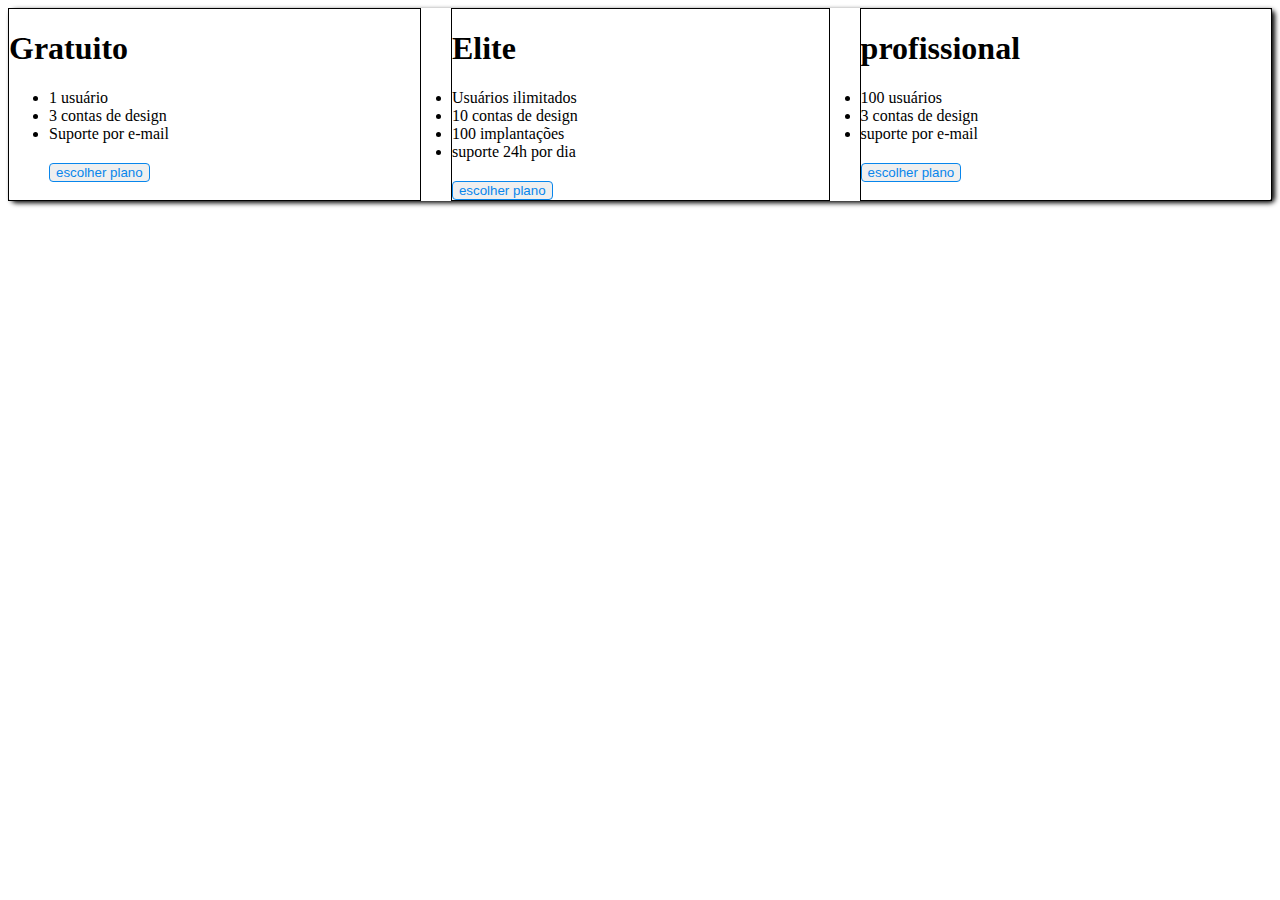
==== Cards/index.html @ 439ae860 "start commit" ====
<!DOCTYPE html>
<html lang="en">
<head>
    <meta charset="UTF-8">
    <meta name="viewport" content="width=device-width, initial-scale=1.0">
    <title>cards</title>
    <link  rel="stylesheet" href="css/style.css">
</head>
<body>
<header class="container">
    <div class="card">
        <h1>Gratuito</h1>
        
        <ul>
            <li> 1 usuário</li>

            <li>3 contas de design</li>

            <li>Suporte por e-mail</li>

            <input  class="button" type="button" value="escolher plano"> 


        </ul>
    </div>

    <div class="card">
        <h1>Elite</h1>

        <li>Usuários ilimitados</li>

        <li>10 contas de design</li>

        <li>100 implantações</li>

        <li>suporte 24h por dia</li>

        <input  class="button" type="button" value="escolher plano"> 
    </div>


    <div class="card">
        <h1>profissional</h1>

        <li>100 usuários</li>

        <li>3 contas de design</li>

        <li>suporte por e-mail</li>
        
        <input  class="button" type="button" value="escolher plano"> 
    </div>


   
    

</header>

    
</body>
</html>
---- Cards/css/style.css ----
.container{
    display: grid;
    grid-template-columns: auto auto auto;
    margin: auto;
    height: auto;
    gap: 30px;
    border-radius: 5px;
    box-shadow: 3px 2px 5px black;

   
    
}
.card{
    display: block;
    border: 1px solid black;
    justify-content: center;
    
}
.button:hover{
   
    display: flex;
    justify-content: center;
    cursor: pointer ;
}
.button{
    display: flex;
    justify-content: center;
    margin-top: 20px;
    width: 150;
    height: auto;
    color: rgb(8, 134, 236);
    border: 1px solid rgb(8, 134, 236);
    border-radius:  4px;
}
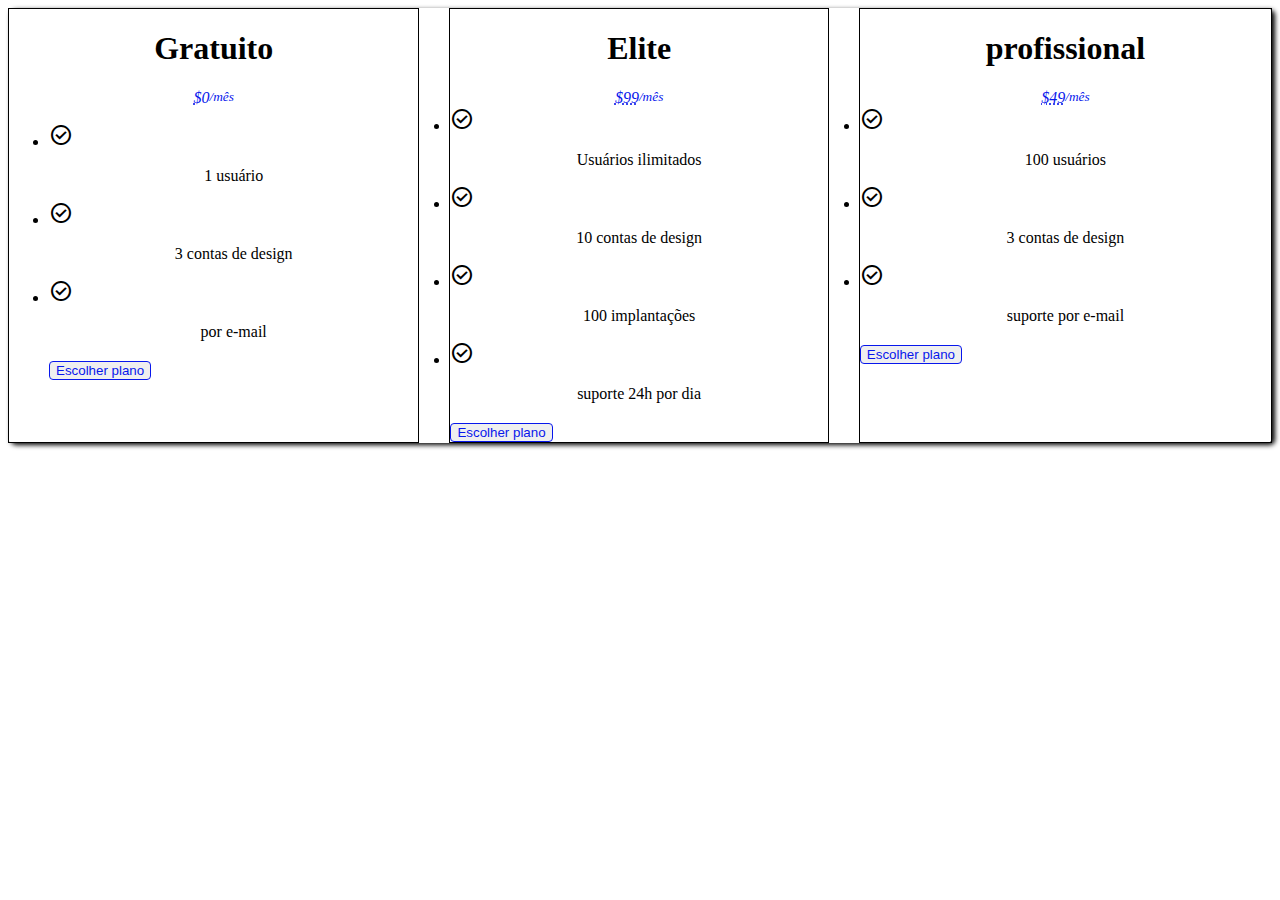
==== commit 2c5f5128: "cards HTML+CSS" ====
--- a/Cards/index.html
+++ b/Cards/index.html
@@ -5,20 +5,41 @@
     <meta name="viewport" content="width=device-width, initial-scale=1.0">
     <title>cards</title>
     <link  rel="stylesheet" href="css/style.css">
+    <link rel="stylesheet" href="https://fonts.googleapis.com/css2?family=Material+Symbols+Outlined:opsz,wght,FILL,GRAD@20..48,100..700,0..1,-50..200&icon_names=check_circle" />
+    <style>
+        @import url('https://fonts.googleapis.com/css2?family=Poppins:ital,wght@0,100;0,200;0,300;0,400;0,500;0,600;0,700;0,800;0,900;1,100;1,200;1,300;1,400;1,500;1,600;1,700;1,800;1,900&display=swap');
+        </style>
 </head>
 <body>
 <header class="container">
     <div class="card">
         <h1>Gratuito</h1>
-        
+
+        <var><abbr title="Real Brasileiro">&dollar;</abbr>0<small>/mês</small></var>        
         <ul>
-            <li> 1 usuário</li>
+            <li> 
+                 <i class="material-symbols-outlined">
+                    check_circle
+                </i> 
+                <p>1 usuário</p>
+            </li>
 
-            <li>3 contas de design</li>
+            <li>
+               
+                <i class="material-symbols-outlined">
+                    check_circle
+                </i> 
+                <P>  3 contas de design </P>
+            </li>
 
-            <li>Suporte por e-mail</li>
+            <li>
+                <i class="material-symbols-outlined">
+                    check_circle
+                </i>
+                <p>por e-mail</p>
+            </li>
 
-            <input  class="button" type="button" value="escolher plano"> 
+            <input   type="button" value="Escolher plano"> 
 
 
         </ul>
@@ -27,28 +48,59 @@
     <div class="card">
         <h1>Elite</h1>
 
-        <li>Usuários ilimitados</li>
+        <var><abbr title="Real Brasileiro">&dollar;99</abbr><small>/mês</small></var>      
+        <li> <i class="material-symbols-outlined">
+            check_circle
+        </i>
+           <P> Usuários ilimitados</p>
+        </li>
 
-        <li>10 contas de design</li>
+        <li> <i class="material-symbols-outlined">
+            check_circle
+        </i>
+            <p> 10 contas de design</p>
+        </li>
 
-        <li>100 implantações</li>
+        <li> <i class="material-symbols-outlined">
+            check_circle
+        </i>
+            <p> 100 implantações</p>
+        </li>
 
-        <li>suporte 24h por dia</li>
+        <li> <i class="material-symbols-outlined">
+            check_circle
+        </i>
+            <p> suporte 24h por dia</p>
+        </li>
 
-        <input  class="button" type="button" value="escolher plano"> 
+        <input   type="button" value="Escolher plano"> 
     </div>
 
 
     <div class="card">
         <h1>profissional</h1>
 
-        <li>100 usuários</li>
+        <var><abbr title="Real Brasileiro">&dollar;49</abbr><small>/mês</small></var>    
 
-        <li>3 contas de design</li>
+        <li> <i class="material-symbols-outlined">
+            check_circle
+        </i>
+            <p> 100 usuários</p>
+        </li>
 
-        <li>suporte por e-mail</li>
+        <li> <i class="material-symbols-outlined">
+                    check_circle
+        </i>
+            <p> 3 contas de design</p>
+        </li>
+
+        <li> <i class="material-symbols-outlined">
+            check_circle
+        </i>
+          <p> suporte por e-mail</p>
+        </li>
         
-        <input  class="button" type="button" value="escolher plano"> 
+        <input   type="button" value="Escolher plano"> 
     </div>
 
 
--- a/Cards/css/style.css
+++ b/Cards/css/style.css
@@ -14,21 +14,40 @@
     display: block;
     border: 1px solid black;
     justify-content: center;
+    transform: scale3d();
     
 }
-.button:hover{
-   
+input:hover{
+    color: white;
+   background-color: blue;
     display: flex;
     justify-content: center;
     cursor: pointer ;
 }
-.button{
+input{
     display: flex;
     justify-content: center;
     margin-top: 20px;
     width: 150;
     height: auto;
-    color: rgb(8, 134, 236);
-    border: 1px solid rgb(8, 134, 236);
+    color: rgb(8, 23, 236);
+    border: 1px solid rgb(8, 23, 236);
     border-radius:  4px;
-}+}
+
+var{
+    display: flex;
+    justify-content: center;
+    color: rgb(8, 23, 236);
+}
+h1{
+    display: flex;
+    justify-content: center;
+
+}
+    
+p{
+    display: flex;
+    justify-content: center
+}
+
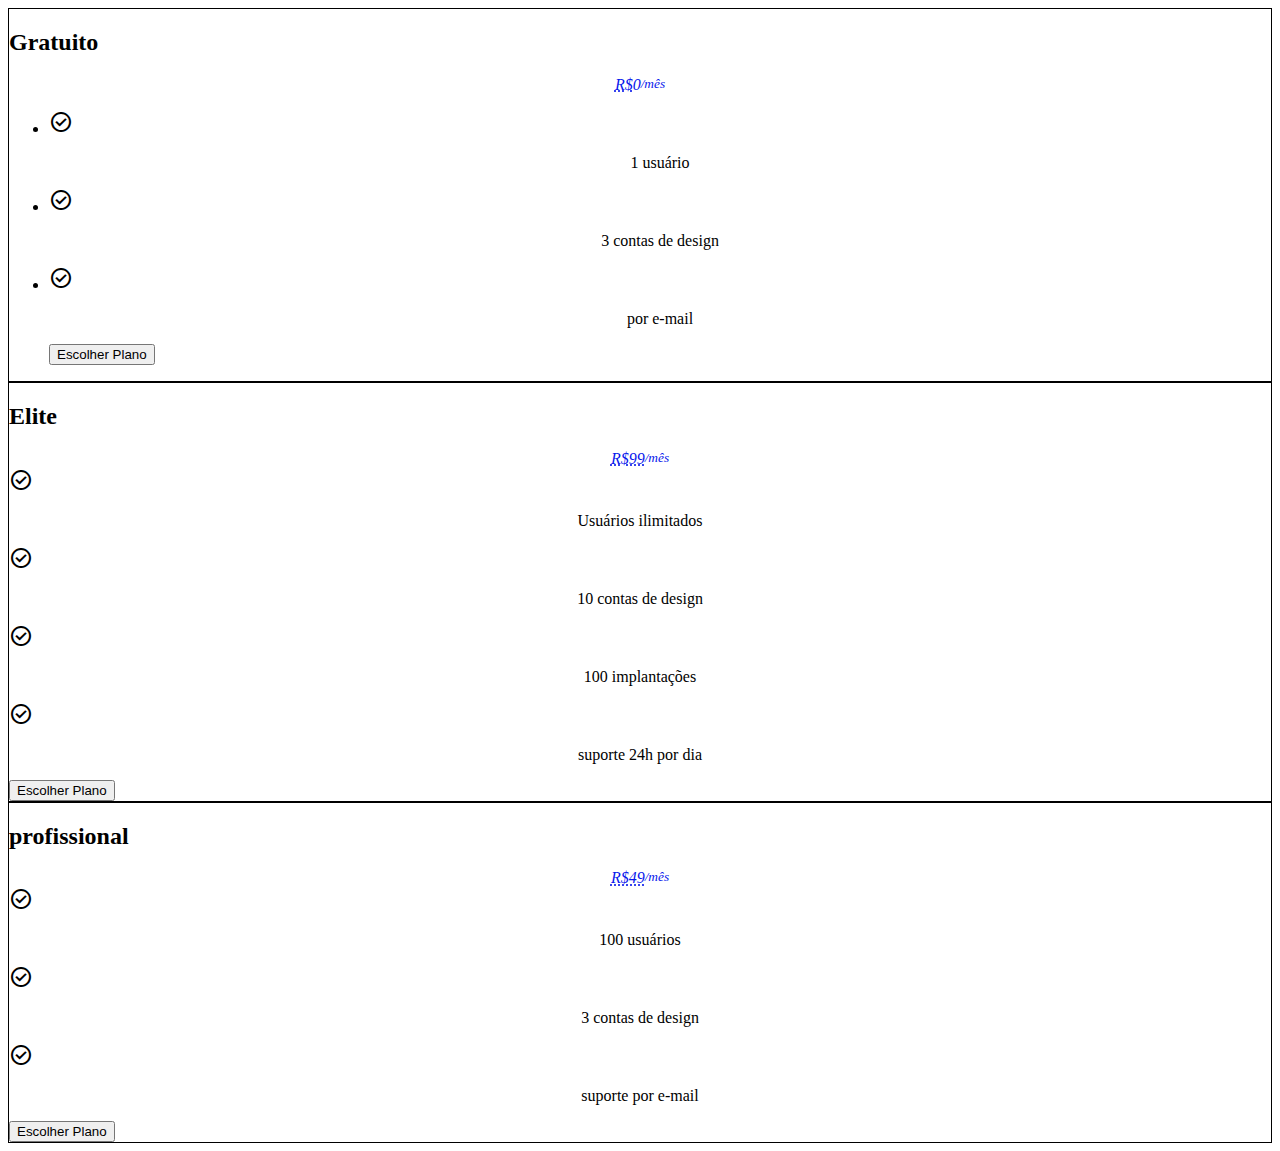
==== commit 1238bb01: "cards part 1" ====
--- a/Cards/index.html
+++ b/Cards/index.html
@@ -11,11 +11,11 @@
         </style>
 </head>
 <body>
-<header class="container">
+<article>
     <div class="card">
-        <h1>Gratuito</h1>
+        <h2>Gratuito</h2>
 
-        <var><abbr title="Real Brasileiro">&dollar;</abbr>0<small>/mês</small></var>        
+        <var><abbr title="Real Brasileiro">R&dollar;</abbr>0<small>/mês</small></var>        
         <ul>
             <li> 
                  <i class="material-symbols-outlined">
@@ -39,16 +39,18 @@
                 <p>por e-mail</p>
             </li>
 
-            <input   type="button" value="Escolher plano"> 
+            <button>Escolher Plano</button>
 
 
         </ul>
     </div>
+</article>
 
+<article>
     <div class="card">
-        <h1>Elite</h1>
+        <h2>Elite</h2>
 
-        <var><abbr title="Real Brasileiro">&dollar;99</abbr><small>/mês</small></var>      
+        <var><abbr title="Real Brasileiro">R&dollar;99</abbr><small>/mês</small></var>      
         <li> <i class="material-symbols-outlined">
             check_circle
         </i>
@@ -73,14 +75,17 @@
             <p> suporte 24h por dia</p>
         </li>
 
-        <input   type="button" value="Escolher plano"> 
+        <button>Escolher Plano</button>
+
+        
     </div>
+</article>
 
+<article>
+    <div class="card">
+        <h2>profissional</h2>
 
-    <div class="card">
-        <h1>profissional</h1>
-
-        <var><abbr title="Real Brasileiro">&dollar;49</abbr><small>/mês</small></var>    
+        <var><abbr title="Real Brasileiro">R&dollar;49</abbr><small>/mês</small></var>    
 
         <li> <i class="material-symbols-outlined">
             check_circle
@@ -100,14 +105,15 @@
           <p> suporte por e-mail</p>
         </li>
         
-        <input   type="button" value="Escolher plano"> 
+        <button>Escolher Plano</button>
     </div>
+</article>
 
 
    
     
 
-</header>
+
 
     
 </body>
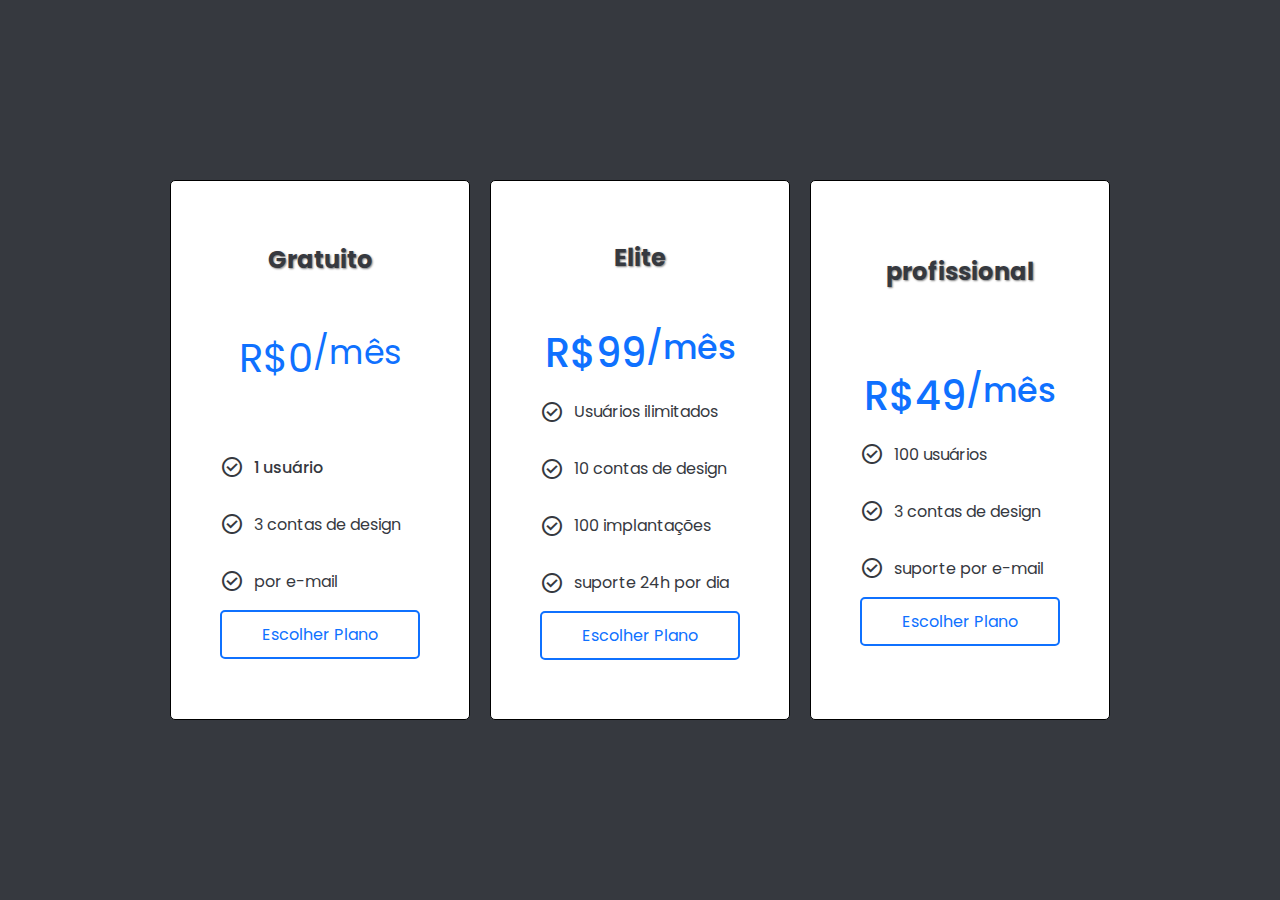
==== commit 84a3df5a: "cards part1" ====
--- a/Cards/index.html
+++ b/Cards/index.html
@@ -49,7 +49,7 @@
 <article>
     <div class="card">
         <h2>Elite</h2>
-
+    <ul>
         <var><abbr title="Real Brasileiro">R&dollar;99</abbr><small>/mês</small></var>      
         <li> <i class="material-symbols-outlined">
             check_circle
@@ -76,7 +76,7 @@
         </li>
 
         <button>Escolher Plano</button>
-
+    </U>
         
     </div>
 </article>
@@ -84,7 +84,7 @@
 <article>
     <div class="card">
         <h2>profissional</h2>
-
+    <ul>
         <var><abbr title="Real Brasileiro">R&dollar;49</abbr><small>/mês</small></var>    
 
         <li> <i class="material-symbols-outlined">
@@ -106,6 +106,7 @@
         </li>
         
         <button>Escolher Plano</button>
+    </ul>
     </div>
 </article>
 
--- a/Cards/css/style.css
+++ b/Cards/css/style.css
@@ -1,21 +1,117 @@
-.container{
+:root {
+    --color-primary: #0f71ff;
+    --color-background: #ecf4ff;
+    --color-text: #36393f;
+    --color-light: #f7f7f7;
+    --color-alert: orange;
+  
+    --font-main: "Poppins", sans-serif;
+  
+    --card-width: 300px;
+    --card-padding: 40px;
+    --card-height: 540px;
+  }
+  
+  * {
+    box-sizing: border-box;
+  }
+  
+  html, body {
+    height: 100%;
+    margin: 0;
+    font-family: var(--font-main);
+    background-color: var(--color-background);
+    color: var(--color-text);
+  }
+  
+  body {
+    background-color: #36393f;
+    display: flex;
+    align-items: center;
+    justify-content: center;
+    gap: 20px;
+    padding: 0 20px;
+    flex-wrap: wrap;
+  }
+  
+.card{
     display: grid;
-    grid-template-columns: auto auto auto;
-    margin: auto;
-    height: auto;
-    gap: 30px;
+    place-items: center;
+    gap: 10px;
+    width: var(--card-width);
+    max-width: var(--card-width);
+    height: var(--card-height);
+    padding: var(--card-padding);
     border-radius: 5px;
-    box-shadow: 3px 2px 5px black;
+    background-color: white;
+    font-size: 100%;
+    text-align: center;
+    overflow: hidden;
+    border: 1px solid black;
+    transition: box-shadow 0.3s ease, transform 0.3s ease;
 
-   
     
 }
-.card{
-    display: block;
-    border: 1px solid black;
-    justify-content: center;
-    transform: scale3d();
-    
+.card:hover{
+    transform: scale(1.10);
+    box-shadow: 0 4px 20px rgb(186, 181, 210);
+}
+
+.card h2{
+    margin: 0;
+    text-shadow: 1px 1px 2px gray;
+}
+.card var{
+    color:var(--color-primary);
+    font-weight: 400;
+    font-size: 40px;
+    font-style: normal;
+    margin: bottom 10px; 
+    transition: font-size 0.3 ease;
+
+}
+
+.card:hover var {
+    font-size: 50px;
+}
+
+.card:hover small{
+    font-size: 16px;
+}
+
+abbr[title]{
+    cursor: help;
+    text-decoration: none;
+}
+ul{
+    list-style: none;
+    padding: 0;
+    margin: 0;
+}
+ul li{
+    display: flex;
+    align-items: center;
+    gap: 10px;
+    padding: 0;
+    margin-top: 0;
+}
+ul >:first-child{
+    font-weight: 500;
+}
+.card button{
+    display: grid;
+    place-items: center;
+    min-width: 200px;
+    padding: 10px 0;
+    background: transparent;
+    color: var(--color-primary);
+    border: 2px solid var(--color-primary);
+    border-radius: 5px;
+    font-family: inherit;
+    font-size: inherit;
+    transition: background 0.3s, color 0.3 ease;
+    cursor: pointer;
+
 }
 input:hover{
     color: white;
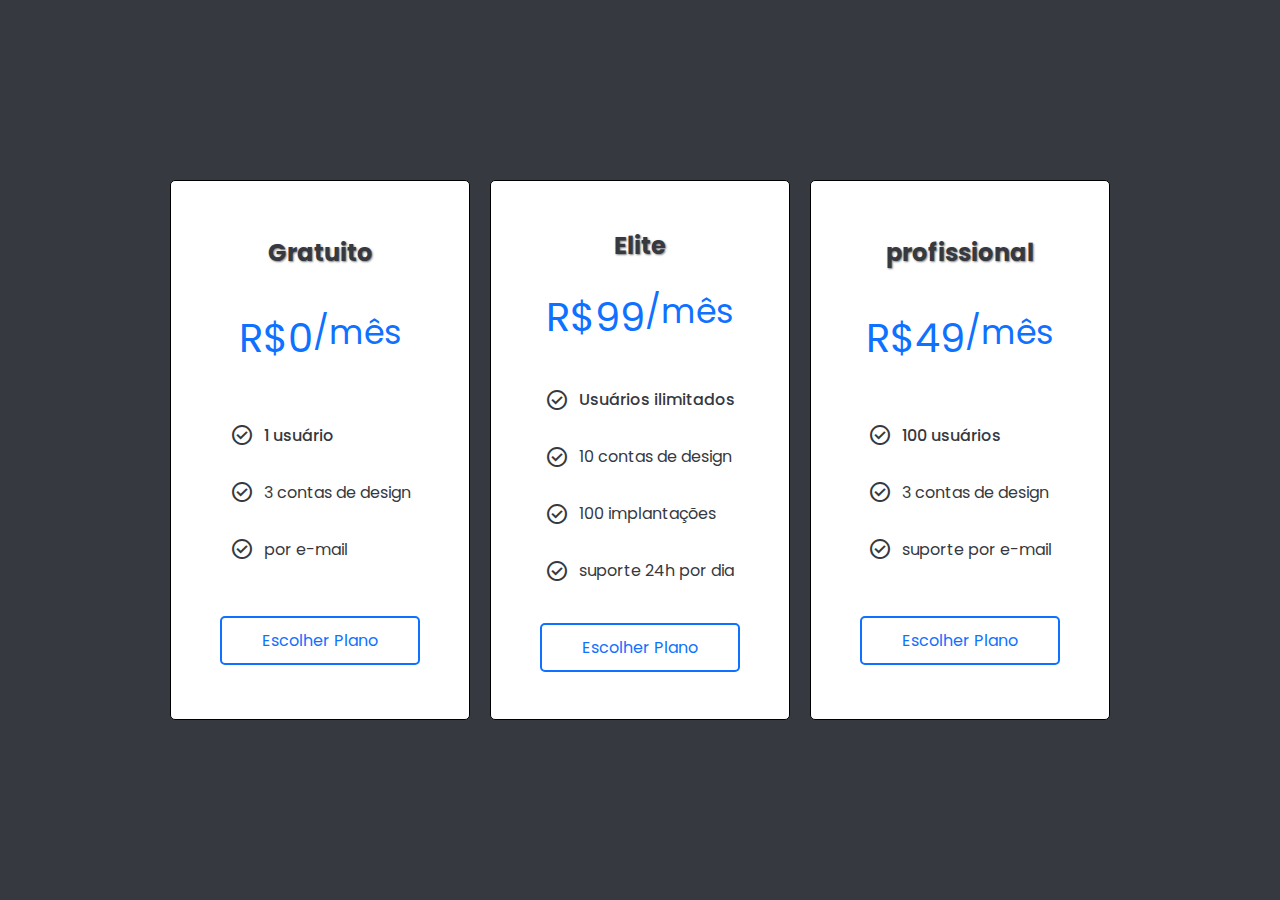
==== commit 417437fd: "Card Final" ====
--- a/Cards/index.html
+++ b/Cards/index.html
@@ -1,121 +1,120 @@
 <!DOCTYPE html>
 <html lang="en">
+
 <head>
     <meta charset="UTF-8">
     <meta name="viewport" content="width=device-width, initial-scale=1.0">
     <title>cards</title>
-    <link  rel="stylesheet" href="css/style.css">
-    <link rel="stylesheet" href="https://fonts.googleapis.com/css2?family=Material+Symbols+Outlined:opsz,wght,FILL,GRAD@20..48,100..700,0..1,-50..200&icon_names=check_circle" />
+    <link rel="stylesheet" href="css/style.css">
+    <link rel="stylesheet"
+        href="https://fonts.googleapis.com/css2?family=Material+Symbols+Outlined:opsz,wght,FILL,GRAD@20..48,100..700,0..1,-50..200&icon_names=check_circle" />
     <style>
         @import url('https://fonts.googleapis.com/css2?family=Poppins:ital,wght@0,100;0,200;0,300;0,400;0,500;0,600;0,700;0,800;0,900;1,100;1,200;1,300;1,400;1,500;1,600;1,700;1,800;1,900&display=swap');
-        </style>
+    </style>
 </head>
+
 <body>
-<article>
-    <div class="card">
-        <h2>Gratuito</h2>
+    <article>
+        <div class="card gratuito">
+            <h2>Gratuito</h2>
 
-        <var><abbr title="Real Brasileiro">R&dollar;</abbr>0<small>/mês</small></var>        
-        <ul>
-            <li> 
-                 <i class="material-symbols-outlined">
-                    check_circle
-                </i> 
-                <p>1 usuário</p>
-            </li>
+            <var><abbr title="Real Brasileiro">R&dollar;</abbr>0<small>/mês</small></var>
+            <ul>
+                <li>
+                    <i class="material-symbols-outlined">
+                        check_circle
+                    </i>
+                    <p>1 usuário</p>
+                </li>
 
-            <li>
-               
-                <i class="material-symbols-outlined">
-                    check_circle
-                </i> 
-                <P>  3 contas de design </P>
-            </li>
+                <li>
 
-            <li>
-                <i class="material-symbols-outlined">
-                    check_circle
-                </i>
-                <p>por e-mail</p>
-            </li>
+                    <i class="material-symbols-outlined">
+                        check_circle
+                    </i>
+                    <P> 3 contas de design </P>
+                </li>
 
+                <li>
+                    <i class="material-symbols-outlined">
+                        check_circle
+                    </i>
+                    <p>por e-mail</p>
+                </li>
+
+            </ul>
             <button>Escolher Plano</button>
 
+        </div>
+    </article>
 
-        </ul>
-    </div>
-</article>
+    <article>
+        <div class="card elite ">
+            <h2>Elite</h2>
 
-<article>
-    <div class="card">
-        <h2>Elite</h2>
-    <ul>
-        <var><abbr title="Real Brasileiro">R&dollar;99</abbr><small>/mês</small></var>      
-        <li> <i class="material-symbols-outlined">
-            check_circle
-        </i>
-           <P> Usuários ilimitados</p>
-        </li>
+            <var><abbr title="Real Brasileiro">R&dollar;99</abbr><small>/mês</small></var>
+            <ul>
+                <li> <i class="material-symbols-outlined">
+                        check_circle
+                    </i>
+                    <P> Usuários ilimitados</p>
+                </li>
 
-        <li> <i class="material-symbols-outlined">
-            check_circle
-        </i>
-            <p> 10 contas de design</p>
-        </li>
+                <li> <i class="material-symbols-outlined">
+                        check_circle
+                    </i>
+                    <p> 10 contas de design</p>
+                </li>
 
-        <li> <i class="material-symbols-outlined">
-            check_circle
-        </i>
-            <p> 100 implantações</p>
-        </li>
+                <li> <i class="material-symbols-outlined">
+                        check_circle
+                    </i>
+                    <p> 100 implantações</p>
+                </li>
 
-        <li> <i class="material-symbols-outlined">
-            check_circle
-        </i>
-            <p> suporte 24h por dia</p>
-        </li>
+                <li> <i class="material-symbols-outlined">
+                        check_circle
+                    </i>
+                    <p> suporte 24h por dia</p>
+                </li>
 
-        <button>Escolher Plano</button>
-    </U>
-        
-    </div>
-</article>
+            </ul>
+            <button>Escolher Plano</button>
 
-<article>
-    <div class="card">
-        <h2>profissional</h2>
-    <ul>
-        <var><abbr title="Real Brasileiro">R&dollar;49</abbr><small>/mês</small></var>    
+        </div>
+    </article>
 
-        <li> <i class="material-symbols-outlined">
-            check_circle
-        </i>
-            <p> 100 usuários</p>
-        </li>
+    <article>
+        <div class="card profissional">
+            <h2>profissional</h2>
 
-        <li> <i class="material-symbols-outlined">
-                    check_circle
-        </i>
-            <p> 3 contas de design</p>
-        </li>
+            <var><abbr title="Real Brasileiro">R&dollar;49</abbr><small>/mês</small></var>
+            <ul>
+                <li> <i class="material-symbols-outlined">
+                        check_circle
+                    </i>
+                    <p> 100 usuários</p>
+                </li>
 
-        <li> <i class="material-symbols-outlined">
-            check_circle
-        </i>
-          <p> suporte por e-mail</p>
-        </li>
-        
-        <button>Escolher Plano</button>
-    </ul>
-    </div>
-</article>
+                <li> <i class="material-symbols-outlined">
+                        check_circle
+                    </i>
+                    <p> 3 contas de design</p>
+                </li>
 
+                <li> <i class="material-symbols-outlined">
+                        check_circle
+                    </i>
+                    <p> suporte por e-mail</p>
+                </li>
 
-   
-    
+            </ul>
+            <button>Escolher Plano</button>
 
+        </div>
 
+    </article>
 
-    
 </body>
+
 </html>--- a/Cards/css/style.css
+++ b/Cards/css/style.css
@@ -53,11 +53,28 @@
     
 }
 .card:hover{
+    color: black;
     transform: scale(1.10);
     box-shadow: 0 4px 20px rgb(186, 181, 210);
 }
 
-.card h2{
+.card.elite:hover{
+    background-color: #daa520;
+    box-shadow:0 4px 20px #daa520;
+}
+.card.gratuito:hover{
+    background-color: #cd7f32;
+    box-shadow:0 4px 20px #cd7f32;
+
+}
+.card.profissional:hover{
+    background-color: #C0C0C0;
+    box-shadow:0 4px 20px #C0C0C0;
+
+}
+
+
+.card  h2{
     margin: 0;
     text-shadow: 1px 1px 2px gray;
 }
